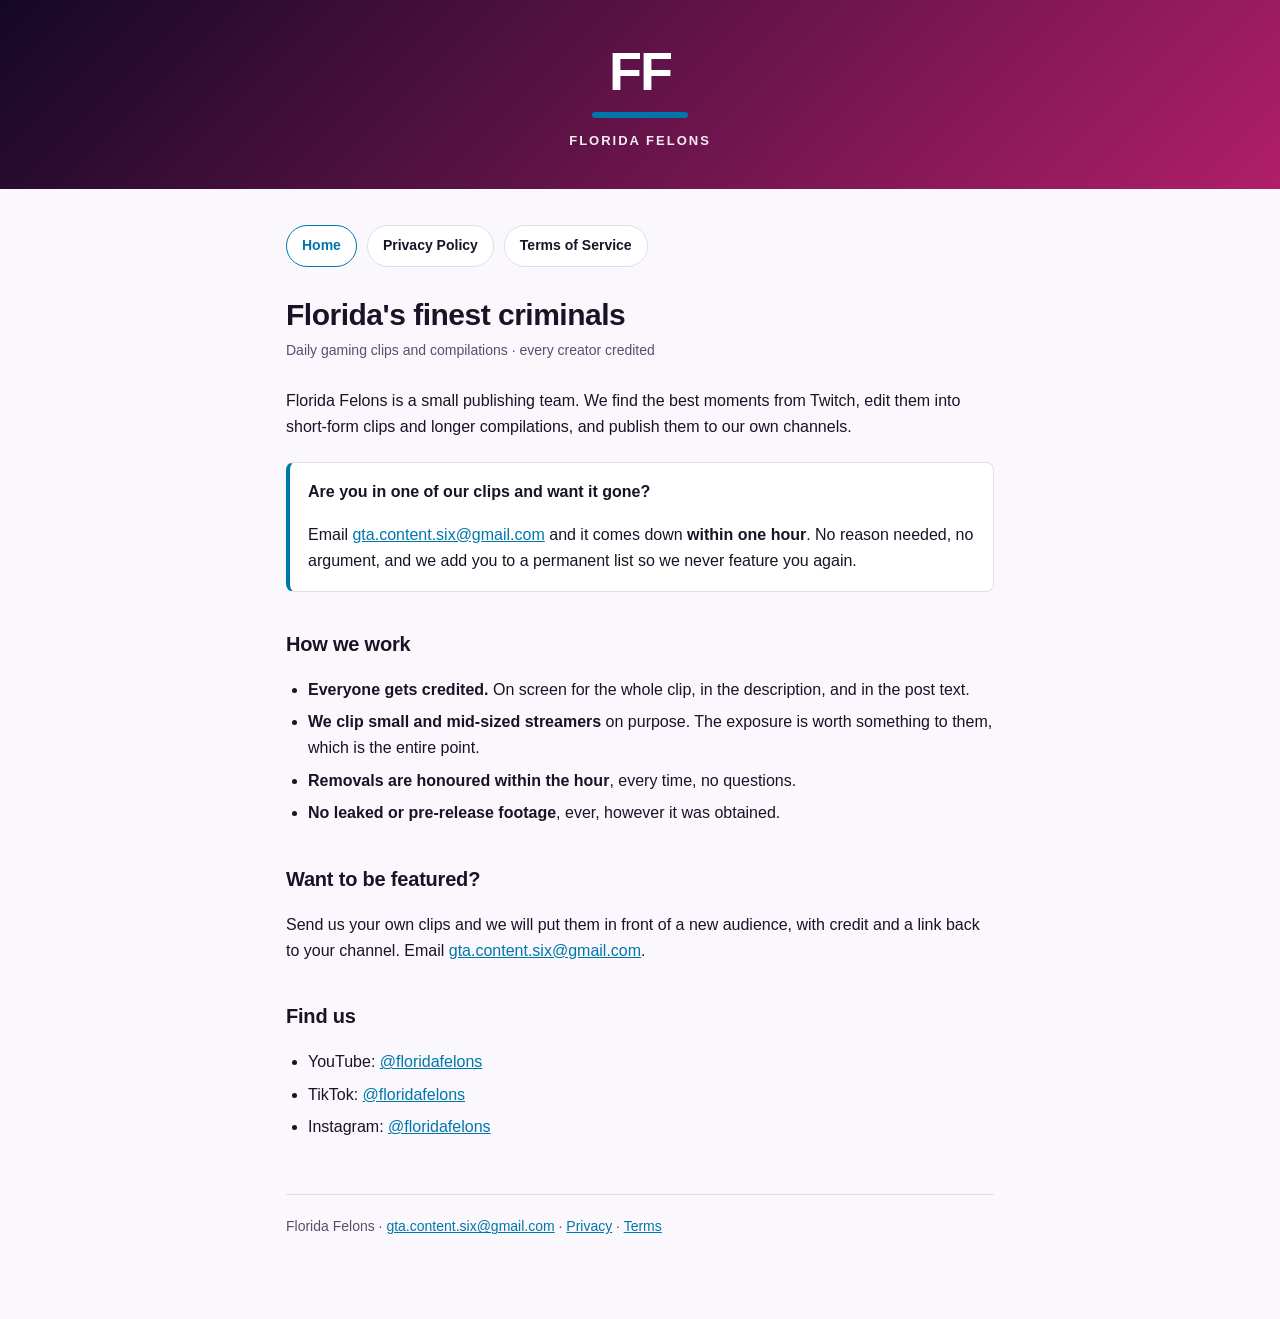
==== index.html @ 44be9b87 "Florida Felons public pages" ====
<!doctype html>
<html lang="en">
<head>
<meta charset="utf-8">
<meta name="viewport" content="width=device-width, initial-scale=1">
<title>Florida Felons</title>
<meta name="description" content="Florida Felons publishes edited gaming highlight clips, with every creator credited and removal honoured within the hour.">
<link rel="stylesheet" href="style.css">
</head>
<body>

<header>
  <div class="mark">FF</div>
  <div class="rule"></div>
  <div class="name">Florida Felons</div>
</header>

<main>
  <nav>
    <a href="./" aria-current="page">Home</a>
    <a href="privacy.html">Privacy Policy</a>
    <a href="terms.html">Terms of Service</a>
  </nav>

  <h1>Florida's finest criminals</h1>
  <p class="updated">Daily gaming clips and compilations · every creator credited</p>

  <p>Florida Felons is a small publishing team. We find the best moments from Twitch, edit them into
  short-form clips and longer compilations, and publish them to our own channels.</p>

  <div class="callout">
    <p><strong>Are you in one of our clips and want it gone?</strong></p>
    <p>Email <a href="mailto:gta.content.six@gmail.com">gta.content.six@gmail.com</a> and it comes
    down <strong>within one hour</strong>. No reason needed, no argument, and we add you to a
    permanent list so we never feature you again.</p>
  </div>

  <h2>How we work</h2>
  <ul>
    <li><strong>Everyone gets credited.</strong> On screen for the whole clip, in the description,
        and in the post text.</li>
    <li><strong>We clip small and mid-sized streamers</strong> on purpose. The exposure is worth
        something to them, which is the entire point.</li>
    <li><strong>Removals are honoured within the hour</strong>, every time, no questions.</li>
    <li><strong>No leaked or pre-release footage</strong>, ever, however it was obtained.</li>
  </ul>

  <h2>Want to be featured?</h2>
  <p>Send us your own clips and we will put them in front of a new audience, with credit and a link
  back to your channel. Email
  <a href="mailto:gta.content.six@gmail.com">gta.content.six@gmail.com</a>.</p>

  <h2>Find us</h2>
  <ul>
    <li>YouTube: <a href="https://www.youtube.com/@floridafelons" rel="noopener">@floridafelons</a></li>
    <li>TikTok: <a href="https://www.tiktok.com/@floridafelons" rel="noopener">@floridafelons</a></li>
    <li>Instagram: <a href="https://www.instagram.com/floridafelons" rel="noopener">@floridafelons</a></li>
  </ul>

  <footer>
    Florida Felons · <a href="mailto:gta.content.six@gmail.com">gta.content.six@gmail.com</a> ·
    <a href="privacy.html">Privacy</a> · <a href="terms.html">Terms</a>
  </footer>
</main>

</body>
</html>
---- style.css ----
:root {
  --bg: #120a1e;
  --panel: #1b1029;
  --ink: #f2eef7;
  --muted: #b7a9c9;
  --accent: #00e5ff;
  --magenta: #b01e6b;
  --line: #2f2142;
}

@media (prefers-color-scheme: light) {
  :root:not([data-theme="dark"]) {
    --bg: #faf8fc;
    --panel: #ffffff;
    --ink: #1a1226;
    --muted: #5b4d6e;
    --accent: #0077aa;
    --magenta: #b01e6b;
    --line: #e4dcee;
  }
}

* { box-sizing: border-box; }

body {
  margin: 0;
  background: var(--bg);
  color: var(--ink);
  font: 16px/1.65 -apple-system, BlinkMacSystemFont, "Segoe UI", Roboto, Helvetica, Arial, sans-serif;
  -webkit-text-size-adjust: 100%;
}

header {
  background: linear-gradient(135deg, #140826 0%, var(--magenta) 100%);
  padding: 44px 16px 38px;
  text-align: center;
}

header .mark {
  font-size: 54px;
  font-weight: 900;
  letter-spacing: -2px;
  color: #fff;
  line-height: 1;
}

header .rule {
  width: 96px; height: 6px;
  background: var(--accent);
  margin: 14px auto 12px;
  border-radius: 3px;
}

header .name {
  color: rgba(255,255,255,.92);
  font-weight: 700;
  letter-spacing: 2px;
  font-size: 13px;
  text-transform: uppercase;
}

main {
  max-width: 740px;
  margin: 0 auto;
  padding: 36px 16px 80px;
}

nav {
  display: flex; gap: 10px; flex-wrap: wrap;
  margin-bottom: 30px;
}

nav a {
  color: var(--ink);
  background: var(--panel);
  border: 1px solid var(--line);
  padding: 8px 15px;
  border-radius: 999px;
  text-decoration: none;
  font-size: 14px;
  font-weight: 600;
}

nav a:hover { border-color: var(--accent); }
nav a[aria-current="page"] { border-color: var(--accent); color: var(--accent); }

h1 { font-size: 30px; line-height: 1.2; margin: 0 0 6px; letter-spacing: -0.5px; }
h2 { font-size: 20px; margin: 36px 0 10px; letter-spacing: -0.2px; }
h3 { font-size: 16px; margin: 26px 0 8px; }

.updated { color: var(--muted); font-size: 14px; margin: 0 0 26px; }

p, li { color: var(--ink); }
ul { padding-left: 22px; }
li { margin: 6px 0; }

a { color: var(--accent); }

.callout {
  background: var(--panel);
  border: 1px solid var(--line);
  border-left: 4px solid var(--accent);
  padding: 16px 18px;
  border-radius: 8px;
  margin: 22px 0;
}

.callout p:first-child { margin-top: 0; }
.callout p:last-child { margin-bottom: 0; }

table {
  width: 100%;
  border-collapse: collapse;
  margin: 18px 0;
  font-size: 14.5px;
  display: block;
  overflow-x: auto;
}

th, td {
  text-align: left;
  padding: 10px 12px;
  border-bottom: 1px solid var(--line);
  vertical-align: top;
}

th { color: var(--muted); font-size: 13px; text-transform: uppercase; letter-spacing: .5px; }

footer {
  border-top: 1px solid var(--line);
  margin-top: 54px;
  padding-top: 20px;
  color: var(--muted);
  font-size: 14px;
}

code {
  background: var(--panel);
  border: 1px solid var(--line);
  padding: 1px 6px;
  border-radius: 5px;
  font-size: 14px;
}
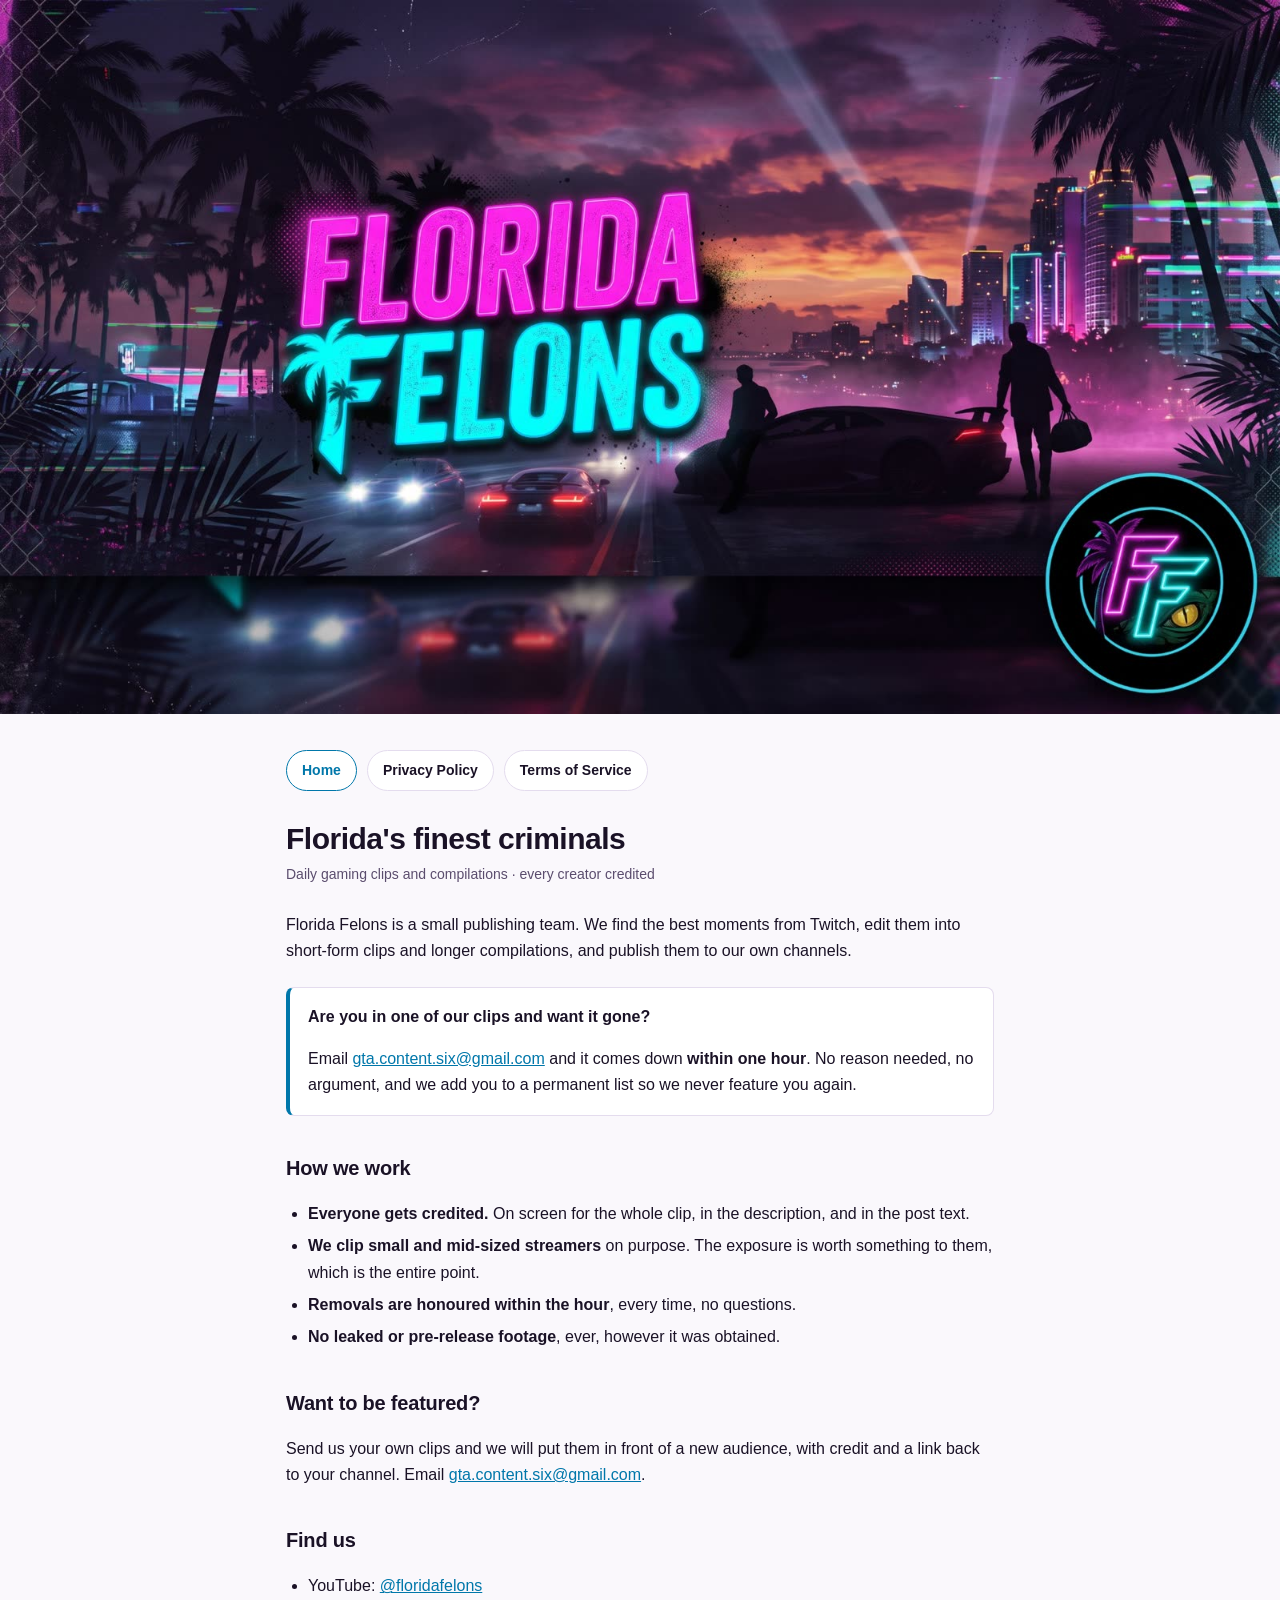
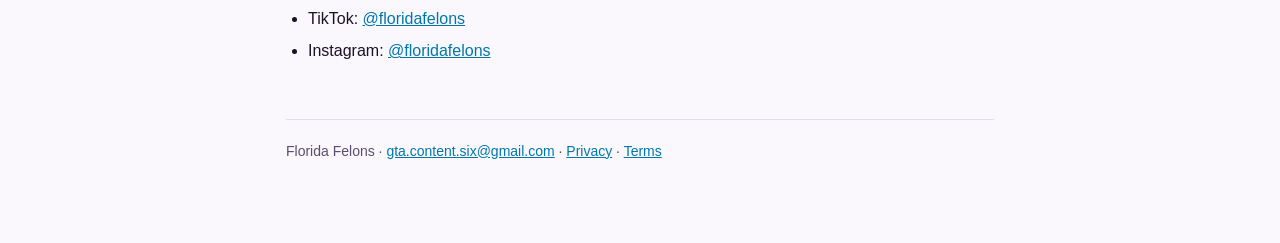
==== commit 7257606a: "Use the real Florida Felons artwork Banner as the landing hero, circular logo in the policy page hea" ====
--- a/index.html
+++ b/index.html
@@ -5,15 +5,15 @@
 <meta name="viewport" content="width=device-width, initial-scale=1">
 <title>Florida Felons</title>
 <meta name="description" content="Florida Felons publishes edited gaming highlight clips, with every creator credited and removal honoured within the hour.">
+<link rel="icon" href="img/icon-180.png" sizes="180x180">
+<link rel="apple-touch-icon" href="img/icon-180.png">
+<meta property="og:image" content="https://tompouday.github.io/floridafelons-site/img/banner-web.jpg">
+<meta name="twitter:card" content="summary_large_image">
 <link rel="stylesheet" href="style.css">
 </head>
 <body>
 
-<header>
-  <div class="mark">FF</div>
-  <div class="rule"></div>
-  <div class="name">Florida Felons</div>
-</header>
+<img class="hero" src="img/banner-web.jpg" alt="Florida Felons" width="1600" height="893">
 
 <main>
   <nav>
--- a/style.css
+++ b/style.css
@@ -30,33 +30,45 @@
   -webkit-text-size-adjust: 100%;
 }
 
+/* Full-bleed banner, used on the landing page only. The artwork already
+   carries the wordmark, so nothing is drawn over it. */
+.hero {
+  display: block;
+  width: 100%;
+  max-width: 1600px;
+  margin: 0 auto;
+  height: auto;
+  background: #0a0512;
+}
+
+/* Compact header for the policy pages: real logo, no CSS lettering. */
 header {
-  background: linear-gradient(135deg, #140826 0%, var(--magenta) 100%);
-  padding: 44px 16px 38px;
+  background: linear-gradient(135deg, #140826 0%, #2a0f33 60%, var(--magenta) 100%);
+  padding: 26px 16px 24px;
   text-align: center;
 }
 
-header .mark {
-  font-size: 54px;
-  font-weight: 900;
-  letter-spacing: -2px;
-  color: #fff;
-  line-height: 1;
-}
-
-header .rule {
-  width: 96px; height: 6px;
-  background: var(--accent);
-  margin: 14px auto 12px;
-  border-radius: 3px;
+header .logo {
+  width: 92px;
+  height: 92px;
+  border-radius: 50%;
+  display: block;
+  margin: 0 auto 12px;
+  box-shadow: 0 0 0 2px rgba(0,229,255,.5), 0 8px 28px rgba(0,0,0,.45);
 }
 
 header .name {
-  color: rgba(255,255,255,.92);
-  font-weight: 700;
-  letter-spacing: 2px;
+  color: rgba(255,255,255,.95);
+  font-weight: 800;
+  letter-spacing: 3px;
   font-size: 13px;
   text-transform: uppercase;
+}
+
+header a { text-decoration: none; }
+
+@media (max-width: 520px) {
+  header .logo { width: 72px; height: 72px; }
 }
 
 main {
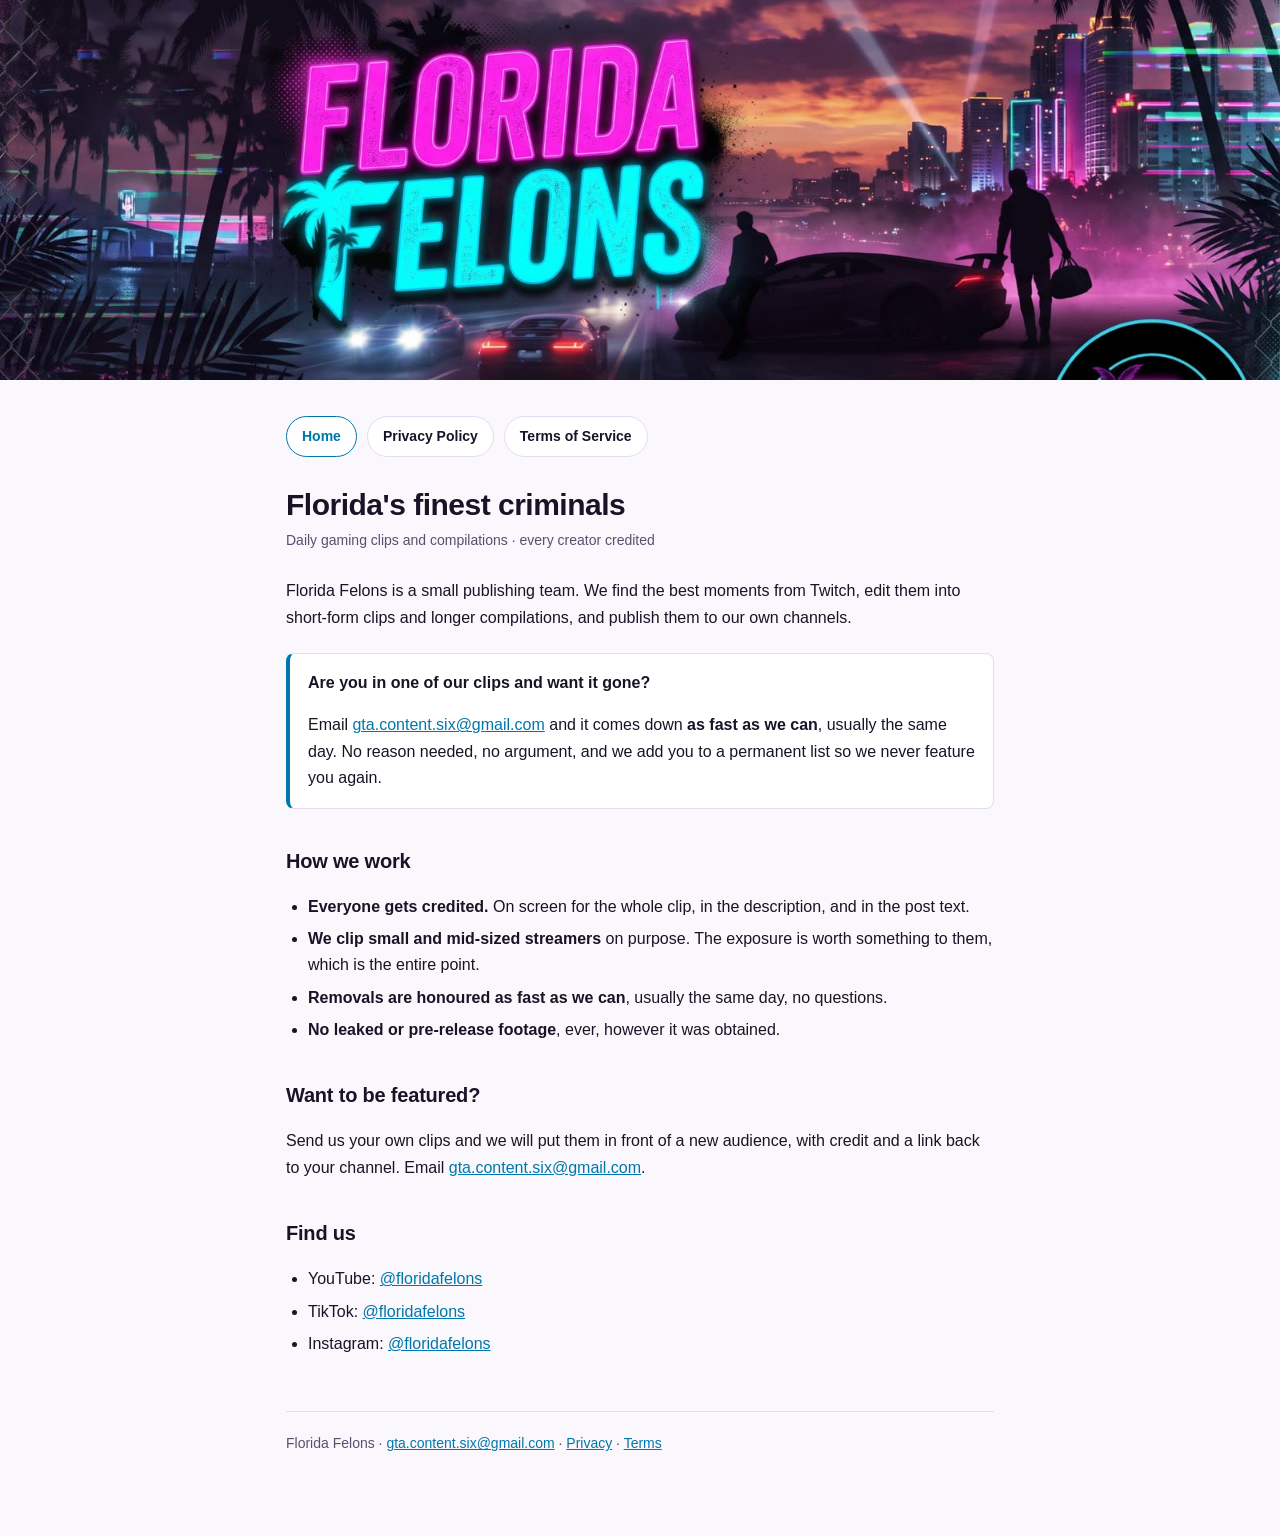
==== commit a28ea4b9: "Soften the removal promise and cap the banner height A one-hour promise is unkeepable overnight, and" ====
--- a/index.html
+++ b/index.html
@@ -4,7 +4,7 @@
 <meta charset="utf-8">
 <meta name="viewport" content="width=device-width, initial-scale=1">
 <title>Florida Felons</title>
-<meta name="description" content="Florida Felons publishes edited gaming highlight clips, with every creator credited and removal honoured within the hour.">
+<meta name="description" content="Florida Felons publishes edited gaming highlight clips, with every creator credited and removal honoured as fast as we can.">
 <link rel="icon" href="img/icon-180.png" sizes="180x180">
 <link rel="apple-touch-icon" href="img/icon-180.png">
 <meta property="og:image" content="https://tompouday.github.io/floridafelons-site/img/banner-web.jpg">
@@ -31,7 +31,7 @@
   <div class="callout">
     <p><strong>Are you in one of our clips and want it gone?</strong></p>
     <p>Email <a href="mailto:gta.content.six@gmail.com">gta.content.six@gmail.com</a> and it comes
-    down <strong>within one hour</strong>. No reason needed, no argument, and we add you to a
+    down <strong>as fast as we can</strong>, usually the same day. No reason needed, no argument, and we add you to a
     permanent list so we never feature you again.</p>
   </div>
 
@@ -41,7 +41,7 @@
         and in the post text.</li>
     <li><strong>We clip small and mid-sized streamers</strong> on purpose. The exposure is worth
         something to them, which is the entire point.</li>
-    <li><strong>Removals are honoured within the hour</strong>, every time, no questions.</li>
+    <li><strong>Removals are honoured as fast as we can</strong>, usually the same day, no questions.</li>
     <li><strong>No leaked or pre-release footage</strong>, ever, however it was obtained.</li>
   </ul>
 
--- a/style.css
+++ b/style.css
@@ -37,7 +37,12 @@
   width: 100%;
   max-width: 1600px;
   margin: 0 auto;
-  height: auto;
+  /* A band, not a splash screen. At full width the 16:9 artwork filled the
+     whole viewport and pushed every word below the fold, so the height is
+     capped and the image crops instead of scaling. */
+  height: clamp(170px, 32vw, 380px);
+  object-fit: cover;
+  object-position: center 46%;
   background: #0a0512;
 }
 
@@ -49,12 +54,15 @@
 }
 
 header .logo {
-  width: 92px;
-  height: 92px;
+  width: 100px;
+  height: 100px;
+  /* Crops the artwork's black square corners so its own pink ring becomes the
+     edge. No added ring here: the logo already has two neon rings of its own,
+     and a third sitting against them just reads as noise. */
   border-radius: 50%;
   display: block;
   margin: 0 auto 12px;
-  box-shadow: 0 0 0 2px rgba(0,229,255,.5), 0 8px 28px rgba(0,0,0,.45);
+  box-shadow: 0 10px 30px rgba(0,0,0,.5);
 }
 
 header .name {
@@ -68,7 +76,7 @@
 header a { text-decoration: none; }
 
 @media (max-width: 520px) {
-  header .logo { width: 72px; height: 72px; }
+  header .logo { width: 80px; height: 80px; }
 }
 
 main {
